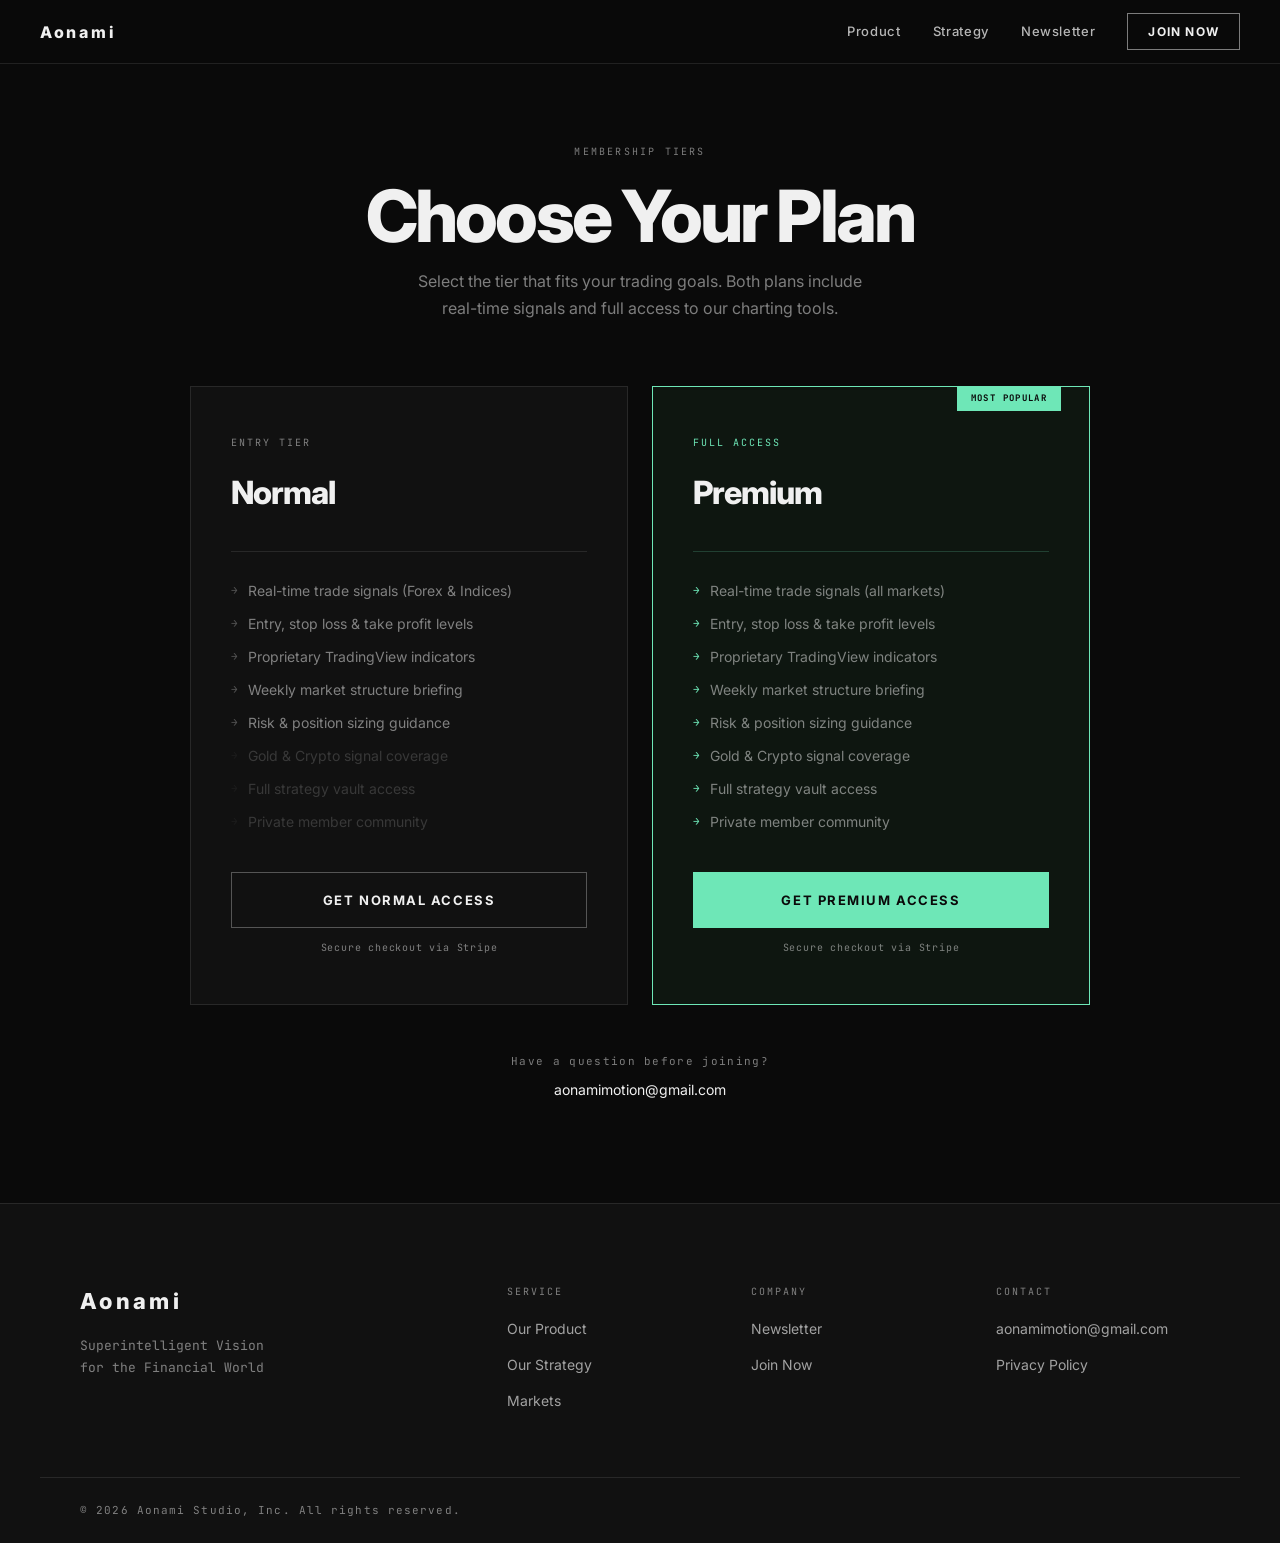
==== payment.html @ f662f62a "Add files via upload" ====
<!DOCTYPE html>
<html lang="en">
<head>
  <meta charset="UTF-8" />
  <meta name="viewport" content="width=device-width, initial-scale=1.0" />
  <title>Join Aonami — Choose Your Plan</title>
  <meta name="description" content="Choose your Aonami membership tier and get access to real-time trade signals, backtested strategies, and weekly market briefings." />
  <link rel="preconnect" href="https://fonts.googleapis.com" />
  <link rel="preconnect" href="https://fonts.gstatic.com" crossorigin />
  <link href="https://fonts.googleapis.com/css2?family=Inter:wght@300;400;500;600;700;800;900&family=JetBrains+Mono:wght@400;500&display=swap" rel="stylesheet" />
  <link rel="stylesheet" href="style.css" />
  <link rel="stylesheet" href="inner.css" />
  <style>
    /* ---- PAYMENT PAGE ---- */
    .pay-wrap {
      min-height: 100vh;
      background: #0A0A0A;
      display: flex;
      flex-direction: column;
      align-items: center;
      justify-content: center;
      padding: calc(var(--nav-h) + 80px) 40px 100px;
    }

    .pay-header {
      text-align: center;
      margin-bottom: 64px;
      opacity: 0;
      animation: payFade 0.8s var(--ease-out) 0.2s forwards;
    }
    .pay-tag {
      font-family: var(--font-mono);
      font-size: 10px;
      letter-spacing: 0.22em;
      text-transform: uppercase;
      color: var(--color-text-dim);
      display: block;
      margin-bottom: 20px;
    }
    .pay-title {
      font-size: clamp(40px, 6vw, 72px);
      font-weight: 800;
      letter-spacing: -0.04em;
      color: var(--color-text);
      line-height: 1;
      margin-bottom: 16px;
    }
    .pay-sub {
      font-size: 16px;
      color: var(--color-text-dim);
      max-width: 480px;
      margin: 0 auto;
      line-height: 1.7;
    }

    /* ---- PLANS GRID ---- */
    .plans-grid {
      display: grid;
      grid-template-columns: 1fr 1fr;
      gap: 24px;
      width: 100%;
      max-width: 900px;
    }

    .plan-card {
      background: #111111;
      border: 1px solid var(--color-border);
      padding: 48px 40px;
      display: flex;
      flex-direction: column;
      position: relative;
      transition: border-color var(--trans-med) var(--ease-out), transform var(--trans-med) var(--ease-out);
      opacity: 0;
      animation: payFade 0.9s var(--ease-out) forwards;
    }
    .plan-card:first-child { animation-delay: 0.35s; }
    .plan-card:last-child  { animation-delay: 0.5s; }

    .plan-card:hover {
      border-color: rgba(240,240,240,0.25);
      transform: translateY(-4px);
    }
    .plan-card.featured {
      border-color: var(--color-dot);
      background: #0E1610;
    }
    .plan-card.featured:hover {
      border-color: rgba(110,231,183,0.7);
    }

    .featured-badge {
      position: absolute;
      top: -1px;
      right: 28px;
      background: var(--color-dot);
      color: #0A0A0A;
      font-family: var(--font-mono);
      font-size: 9px;
      font-weight: 700;
      letter-spacing: 0.15em;
      text-transform: uppercase;
      padding: 5px 14px;
    }

    .plan-tier {
      font-family: var(--font-mono);
      font-size: 10px;
      letter-spacing: 0.2em;
      text-transform: uppercase;
      color: var(--color-text-dim);
      display: block;
      margin-bottom: 16px;
    }
    .plan-card.featured .plan-tier { color: var(--color-dot); }

    .plan-name {
      font-size: 32px;
      font-weight: 800;
      letter-spacing: -0.03em;
      color: var(--color-text);
      margin-bottom: 32px;
    }

    .plan-divider {
      width: 100%;
      height: 1px;
      background: var(--color-border);
      margin-bottom: 28px;
    }
    .plan-card.featured .plan-divider { background: rgba(110,231,183,0.2); }

    .plan-features {
      list-style: none;
      display: flex;
      flex-direction: column;
      gap: 12px;
      margin-bottom: 40px;
      flex: 1;
    }
    .plan-features li {
      font-size: 14px;
      color: var(--color-text-dim);
      display: flex;
      align-items: flex-start;
      gap: 10px;
      line-height: 1.5;
    }
    .plan-features li .arrow {
      font-family: var(--font-mono);
      font-size: 11px;
      flex-shrink: 0;
      margin-top: 2px;
      color: rgba(240,240,240,0.3);
    }
    .plan-card.featured .plan-features li .arrow { color: var(--color-dot); }
    .plan-features li.inactive { opacity: 0.35; }
    .plan-features li.inactive .arrow { color: rgba(240,240,240,0.15); }

    .plan-cta {
      display: block;
      width: 100%;
      padding: 17px 32px;
      font-size: 13px;
      font-weight: 700;
      letter-spacing: 0.12em;
      text-transform: uppercase;
      text-align: center;
      text-decoration: none;
      cursor: pointer;
      transition: background var(--trans-fast), color var(--trans-fast), transform var(--trans-med) var(--ease-out);
      border: 1.5px solid rgba(240,240,240,0.3);
      color: var(--color-text);
      background: transparent;
    }
    .plan-cta:hover {
      background: var(--color-text);
      color: var(--color-bg);
      transform: translateY(-2px);
    }
    .plan-card.featured .plan-cta {
      background: var(--color-dot);
      color: #0A0A0A;
      border-color: var(--color-dot);
    }
    .plan-card.featured .plan-cta:hover {
      background: #88EFC7;
      border-color: #88EFC7;
      transform: translateY(-2px);
    }

    .plan-note {
      font-family: var(--font-mono);
      font-size: 10px;
      letter-spacing: 0.08em;
      color: var(--color-text-dim);
      text-align: center;
      margin-top: 12px;
    }

    /* ---- CONTACT STRIP ---- */
    .pay-contact {
      margin-top: 48px;
      text-align: center;
      opacity: 0;
      animation: payFade 0.7s var(--ease-out) 0.7s forwards;
    }
    .pay-contact p {
      font-family: var(--font-mono);
      font-size: 11px;
      letter-spacing: 0.12em;
      color: var(--color-text-dim);
      margin-bottom: 6px;
    }
    .pay-contact a {
      font-size: 14px;
      color: var(--color-text);
      transition: opacity var(--trans-fast);
    }
    .pay-contact a:hover { opacity: 0.6; }

    @keyframes payFade {
      from { opacity: 0; transform: translateY(24px); }
      to   { opacity: 1; transform: none; }
    }

    @media (max-width: 720px) {
      .plans-grid { grid-template-columns: 1fr; max-width: 480px; }
      .plan-card { padding: 36px 28px; }
      .pay-wrap { padding: calc(var(--nav-h) + 48px) 24px 80px; }
    }
  </style>
</head>
<body class="page-dark">

  <nav id="navbar" class="navbar scrolled">
    <div class="nav-inner">
      <a href="index.html" class="nav-logo">
        <svg class="logo-svg" viewBox="0 0 80 20" fill="none">
          <text x="0" y="16" font-family="Inter" font-weight="800" font-size="16" fill="currentColor">Aonami</text>
        </svg>
      </a>
      <div class="nav-links">
        <a href="product.html"      class="nav-link">Product</a>
        <a href="strategy.html"     class="nav-link">Strategy</a>
        <a href="index.html#press"  class="nav-link">Newsletter</a>
        <a href="payment.html"      class="nav-cta nav-active-dark">Join Now</a>
      </div>
      <button class="nav-hamburger" id="hamburger" aria-label="Menu">
        <span></span><span></span><span></span>
      </button>
    </div>
  </nav>

  <div class="mobile-menu" id="mobile-menu">
    <div class="mobile-menu-inner">
      <a href="product.html"      class="mobile-link">Product</a>
      <a href="strategy.html"     class="mobile-link">Strategy</a>
      <a href="index.html#press"  class="mobile-link">Newsletter</a>
      <a href="payment.html"      class="mobile-link mobile-cta">Join Now</a>
    </div>
  </div>

  <div class="pay-wrap">

    <!-- Header -->
    <div class="pay-header">
      <span class="pay-tag">Membership Tiers</span>
      <h1 class="pay-title">Choose Your Plan</h1>
      <p class="pay-sub">Select the tier that fits your trading goals. Both plans include real-time signals and full access to our charting tools.</p>
    </div>

    <!-- Plans -->
    <div class="plans-grid">

      <!-- NORMAL -->
      <div class="plan-card" id="plan-normal">
        <span class="plan-tier">Entry Tier</span>
        <div class="plan-name">Normal</div>
        <div class="plan-divider"></div>
        <ul class="plan-features">
          <li><span class="arrow">→</span> Real-time trade signals (Forex &amp; Indices)</li>
          <li><span class="arrow">→</span> Entry, stop loss &amp; take profit levels</li>
          <li><span class="arrow">→</span> Proprietary TradingView indicators</li>
          <li><span class="arrow">→</span> Weekly market structure briefing</li>
          <li><span class="arrow">→</span> Risk &amp; position sizing guidance</li>
          <li class="inactive"><span class="arrow">→</span> Gold &amp; Crypto signal coverage</li>
          <li class="inactive"><span class="arrow">→</span> Full strategy vault access</li>
          <li class="inactive"><span class="arrow">→</span> Private member community</li>
        </ul>
        <a href="https://buy.stripe.com/dRm8wPftv4Dvf9d6A48k801" class="plan-cta" id="btn-normal" target="_blank" rel="noopener">Get Normal Access</a>
        <p class="plan-note">Secure checkout via Stripe</p>
      </div>

      <!-- PREMIUM -->
      <div class="plan-card featured" id="plan-premium">
        <span class="featured-badge">Most Popular</span>
        <span class="plan-tier">Full Access</span>
        <div class="plan-name">Premium</div>
        <div class="plan-divider"></div>
        <ul class="plan-features">
          <li><span class="arrow">→</span> Real-time trade signals (all markets)</li>
          <li><span class="arrow">→</span> Entry, stop loss &amp; take profit levels</li>
          <li><span class="arrow">→</span> Proprietary TradingView indicators</li>
          <li><span class="arrow">→</span> Weekly market structure briefing</li>
          <li><span class="arrow">→</span> Risk &amp; position sizing guidance</li>
          <li><span class="arrow">→</span> Gold &amp; Crypto signal coverage</li>
          <li><span class="arrow">→</span> Full strategy vault access</li>
          <li><span class="arrow">→</span> Private member community</li>
        </ul>
        <a href="https://buy.stripe.com/00w3cv1CF6LD6CHcYs8k800" class="plan-cta" id="btn-premium" target="_blank" rel="noopener">Get Premium Access</a>
        <p class="plan-note">Secure checkout via Stripe</p>
      </div>

    </div>

    <!-- Contact -->
    <div class="pay-contact">
      <p>Have a question before joining?</p>
      <a href="mailto:aonamimotion@gmail.com">aonamimotion@gmail.com</a>
    </div>

  </div>

  <footer class="site-footer">
    <div class="footer-inner">
      <div class="footer-brand">
        <span class="footer-logo">Aonami</span>
        <p class="footer-tagline mono">Superintelligent Vision<br>for the Financial World</p>
      </div>
      <div class="footer-cols">
        <div class="footer-col">
          <span class="footer-col-title mono">Service</span>
          <a href="product.html">Our Product</a>
          <a href="strategy.html">Our Strategy</a>
          <a href="index.html#applications">Markets</a>
        </div>
        <div class="footer-col">
          <span class="footer-col-title mono">Company</span>
          <a href="index.html#press">Newsletter</a>
          <a href="payment.html">Join Now</a>
        </div>
        <div class="footer-col">
          <span class="footer-col-title mono">Contact</span>
          <a href="mailto:aonamimotion@gmail.com">aonamimotion@gmail.com</a>
          <a href="#">Privacy Policy</a>
        </div>
      </div>
    </div>
    <div class="footer-bottom">
      <span class="mono">© 2026 Aonami Studio, Inc. All rights reserved.</span>
    </div>
  </footer>

  <script src="inner.js"></script>
</body>
</html>
---- style.css ----
/* ============================================================
   MATTER — MAIN STYLESHEET
   Flat background, no gradients/glassmorphism
   ============================================================ */

/* ---- TOKENS ---- */
:root {
  --color-bg: #0A0A0A;
  --color-bg-light: #F5F5F0;
  --color-surface: #111111;
  --color-surface-2: #181818;
  --color-text: #F0F0F0;
  --color-text-dim: rgba(240,240,240,0.5);
  --color-text-dark: #111111;
  --color-text-dark-dim: rgba(17,17,17,0.55);
  --color-accent: #E8E0D0;
  --color-accent-2: #C8C0B0;
  --color-border: rgba(240,240,240,0.1);
  --color-border-dark: rgba(17,17,17,0.12);
  --color-dot: #6EE7B7;
  --font-sans: 'Inter', system-ui, sans-serif;
  --font-mono: 'JetBrains Mono', 'Courier New', monospace;
  --nav-h: 64px;
  --ease-out: cubic-bezier(0.16, 1, 0.3, 1);
  --ease-in-out: cubic-bezier(0.45, 0, 0.55, 1);
  --trans-fast: 0.2s;
  --trans-med: 0.45s;
  --trans-slow: 0.8s;
}

/* ---- RESET ---- */
*, *::before, *::after { box-sizing: border-box; margin: 0; padding: 0; }
html { scroll-behavior: smooth; font-size: 16px; }
body {
  font-family: var(--font-sans);
  background: var(--color-bg);
  color: var(--color-text);
  overflow-x: hidden;
  line-height: 1.6;
  -webkit-font-smoothing: antialiased;
}
a { text-decoration: none; color: inherit; }
ul { list-style: none; }
button { cursor: pointer; font-family: inherit; }
input, select, textarea { font-family: inherit; }
.mono { font-family: var(--font-mono); }

/* ---- LAYOUT ---- */
.container {
  max-width: 1200px;
  margin: 0 auto;
  padding: 0 40px;
}
section { position: relative; }

/* ============================================================
   NAVIGATION
   ============================================================ */
.navbar {
  position: fixed;
  top: 0; left: 0; right: 0;
  z-index: 1000;
  height: var(--nav-h);
  background: transparent;
  transition: background var(--trans-med) var(--ease-out),
              border-bottom var(--trans-med) var(--ease-out);
}
.navbar.scrolled {
  background: rgba(10,10,10,0.97);
  border-bottom: 1px solid var(--color-border);
}
.navbar.light-nav {
  background: rgba(245,245,240,0.97);
  border-bottom: 1px solid var(--color-border-dark);
}
.nav-inner {
  max-width: 1400px;
  margin: 0 auto;
  padding: 0 40px;
  height: 100%;
  display: flex;
  align-items: center;
  justify-content: space-between;
}
.nav-logo {
  font-family: var(--font-sans);
  font-weight: 800;
  font-size: 18px;
  letter-spacing: 0.15em;
  color: var(--color-text);
  transition: opacity var(--trans-fast);
  display: flex;
  align-items: center;
}
.nav-logo .logo-svg { height: 20px; width: auto; }
.navbar.light-nav .nav-logo { color: var(--color-text-dark); }
.nav-logo:hover { opacity: 0.7; }

.nav-links {
  display: flex;
  align-items: center;
  gap: 32px;
}
.nav-link {
  font-size: 13px;
  font-weight: 500;
  letter-spacing: 0.05em;
  color: rgba(240,240,240,0.75);
  transition: color var(--trans-fast);
  position: relative;
}
.nav-link::after {
  content: '';
  position: absolute;
  bottom: -4px; left: 0;
  width: 0; height: 1px;
  background: currentColor;
  transition: width var(--trans-med) var(--ease-out);
}
.nav-link:hover { color: var(--color-text); }
.nav-link:hover::after { width: 100%; }
.navbar.light-nav .nav-link { color: rgba(17,17,17,0.65); }
.navbar.light-nav .nav-link:hover { color: var(--color-text-dark); }

.nav-cta {
  font-size: 12px;
  font-weight: 600;
  letter-spacing: 0.1em;
  text-transform: uppercase;
  padding: 8px 20px;
  border: 1px solid rgba(240,240,240,0.5);
  color: var(--color-text);
  transition: background var(--trans-fast), color var(--trans-fast), border-color var(--trans-fast);
}
.nav-cta:hover {
  background: var(--color-text);
  color: var(--color-bg);
}
.navbar.light-nav .nav-cta {
  border-color: rgba(17,17,17,0.4);
  color: var(--color-text-dark);
}
.navbar.light-nav .nav-cta:hover {
  background: var(--color-text-dark);
  color: var(--color-bg-light);
}

.nav-hamburger {
  display: none;
  flex-direction: column;
  gap: 5px;
  background: none;
  border: none;
  padding: 6px;
}
.nav-hamburger span {
  display: block;
  width: 22px; height: 1.5px;
  background: var(--color-text);
  transition: transform var(--trans-med), opacity var(--trans-med);
}
.navbar.light-nav .nav-hamburger span { background: var(--color-text-dark); }

/* MOBILE MENU */
.mobile-menu {
  position: fixed;
  top: 0; left: 0; right: 0; bottom: 0;
  z-index: 999;
  background: var(--color-bg);
  display: flex;
  align-items: center;
  justify-content: center;
  opacity: 0;
  pointer-events: none;
  transition: opacity var(--trans-med) var(--ease-out);
}
.mobile-menu.open {
  opacity: 1;
  pointer-events: all;
}
.mobile-menu-inner {
  display: flex;
  flex-direction: column;
  align-items: center;
  gap: 28px;
}
.mobile-link {
  font-size: 28px;
  font-weight: 700;
  letter-spacing: -0.02em;
  color: var(--color-text);
  transform: translateY(20px);
  opacity: 0;
  transition: transform var(--trans-slow) var(--ease-out), opacity var(--trans-slow) var(--ease-out);
}
.mobile-menu.open .mobile-link {
  transform: none;
  opacity: 1;
}
.mobile-menu.open .mobile-link:nth-child(1) { transition-delay: 0.05s; }
.mobile-menu.open .mobile-link:nth-child(2) { transition-delay: 0.10s; }
.mobile-menu.open .mobile-link:nth-child(3) { transition-delay: 0.15s; }
.mobile-menu.open .mobile-link:nth-child(4) { transition-delay: 0.20s; }
.mobile-menu.open .mobile-link:nth-child(5) { transition-delay: 0.25s; }
.mobile-menu.open .mobile-link:nth-child(6) { transition-delay: 0.30s; }
.mobile-menu.open .mobile-link:nth-child(7) { transition-delay: 0.35s; }
.mobile-cta {
  font-size: 14px !important;
  padding: 12px 32px;
  border: 1px solid rgba(240,240,240,0.4);
  margin-top: 12px;
}

/* ============================================================
   HERO SECTION
   ============================================================ */
.hero {
  position: relative;
  width: 100%;
  height: 100vh;
  min-height: 700px;
  background: #0A0A0A;
  overflow: hidden;
  display: flex;
  flex-direction: column;
  align-items: center;
  justify-content: center;
}
.hero-video-wrap {
  position: absolute;
  inset: 0;
  overflow: hidden;
}
#hero-canvas {
  width: 100%;
  height: 100%;
  display: block;
}
.hero-scan-overlay {
  position: absolute;
  inset: 0;
  pointer-events: none;
}
.scan-line {
  position: absolute;
  left: 0; right: 0;
  height: 1px;
  background: rgba(110, 231, 183, 0.4);
  top: 0;
  animation: scanDown 4s linear infinite;
  box-shadow: 0 0 20px rgba(110,231,183,0.3);
}
@keyframes scanDown {
  0%   { top: 0; opacity: 0; }
  5%   { opacity: 1; }
  95%  { opacity: 1; }
  100% { top: 100%; opacity: 0; }
}

/* Tech Labels */
.tech-label {
  position: absolute;
  display: flex;
  align-items: center;
  gap: 8px;
  opacity: 0;
  transform: translateX(-12px);
  animation: labelIn 0.8s var(--ease-out) forwards;
  pointer-events: none;
}
.tech-label:nth-child(1) { animation-delay: 1.2s; }
.tech-label:nth-child(2) { animation-delay: 1.6s; }
.tech-label:nth-child(3) { animation-delay: 2.0s; }
.tech-label:nth-child(4) { animation-delay: 2.4s; }
@keyframes labelIn {
  to { opacity: 1; transform: none; }
}
.label-dot {
  width: 6px; height: 6px;
  border-radius: 50%;
  background: var(--color-dot);
  box-shadow: 0 0 8px rgba(110,231,183,0.6);
  flex-shrink: 0;
  animation: dotPulse 2s ease-in-out infinite;
}
@keyframes dotPulse {
  0%, 100% { opacity: 1; transform: scale(1); }
  50% { opacity: 0.6; transform: scale(1.4); }
}
.label-content {
  display: flex;
  flex-direction: column;
  gap: 2px;
  background: rgba(10,10,10,0.7);
  border: 1px solid rgba(110,231,183,0.25);
  padding: 6px 10px;
}
.label-title {
  font-size: 9px;
  letter-spacing: 0.12em;
  color: var(--color-dot);
  text-transform: uppercase;
}
.label-value {
  font-size: 12px;
  color: var(--color-text);
}
.cross-hair {
  position: absolute;
  width: 24px; height: 24px;
  border: 1px solid rgba(110,231,183,0.5);
  opacity: 0;
  animation: crossIn 0.5s var(--ease-out) forwards;
  pointer-events: none;
}
.cross-hair::before, .cross-hair::after {
  content: '';
  position: absolute;
  background: rgba(110,231,183,0.5);
}
.cross-hair::before { width: 1px; height: 8px; left: 50%; top: -4px; transform: translateX(-50%); }
.cross-hair::after  { height: 1px; width: 8px; top: 50%; left: -4px; transform: translateY(-50%); }
#crosshair-1 { animation-delay: 1.8s; }
#crosshair-2 { animation-delay: 2.2s; }
@keyframes crossIn { to { opacity: 1; } }

.hero-content {
  position: relative;
  z-index: 10;
  text-align: center;
  padding: 0 24px;
}
.hero-headline {
  font-size: clamp(48px, 8vw, 110px);
  font-weight: 800;
  letter-spacing: -0.03em;
  line-height: 1.0;
  color: var(--color-text);
  display: flex;
  flex-direction: column;
  gap: 0.05em;
}
.hero-line {
  display: block;
  opacity: 0;
  transform: translateY(40px);
  animation: lineUp 1s var(--ease-out) forwards;
}
#hero-line-1 { animation-delay: 0.3s; }
#hero-line-2 { animation-delay: 0.5s; }
#hero-line-3 { animation-delay: 0.7s; }
@keyframes lineUp {
  to { opacity: 1; transform: none; }
}

.hero-bottom {
  position: absolute;
  bottom: 48px;
  left: 50%;
  transform: translateX(-50%);
  display: flex;
  flex-direction: column;
  align-items: center;
  gap: 24px;
  z-index: 10;
}
.hero-sub {
  font-family: var(--font-mono);
  font-size: 12px;
  letter-spacing: 0.2em;
  color: rgba(240,240,240,0.55);
  text-transform: uppercase;
  opacity: 0;
  animation: fadeUp 0.8s var(--ease-out) 1.2s forwards;
}
@keyframes fadeUp {
  from { opacity: 0; transform: translateY(16px); }
  to   { opacity: 1; transform: none; }
}
.scroll-indicator {
  opacity: 0;
  animation: fadeUp 0.8s var(--ease-out) 1.5s forwards;
}
.scroll-mouse {
  width: 22px; height: 36px;
  border: 1px solid rgba(240,240,240,0.35);
  border-radius: 11px;
  display: flex;
  justify-content: center;
  padding-top: 6px;
}
.scroll-wheel {
  width: 3px; height: 8px;
  background: rgba(240,240,240,0.5);
  border-radius: 2px;
  animation: wheelDown 2s ease-in-out infinite;
}
@keyframes wheelDown {
  0%, 100% { transform: translateY(0); opacity: 1; }
  70%       { transform: translateY(10px); opacity: 0; }
}

/* ============================================================
   REVEAL ANIMATION (scroll-driven)
   ============================================================ */
[data-reveal] {
  opacity: 0;
  transform: translateY(30px);
  transition: opacity 0.8s var(--ease-out), transform 0.8s var(--ease-out);
}
[data-reveal].revealed {
  opacity: 1;
  transform: none;
}

/* ============================================================
   SECTION TAGS & HEADINGS
   ============================================================ */
.section-tag {
  display: inline-block;
  font-size: 10px;
  letter-spacing: 0.2em;
  text-transform: uppercase;
  color: var(--color-text-dim);
  margin-bottom: 24px;
}
.section-tag.light-tag { color: rgba(240,240,240,0.4); }
.section-tag.dark-tag  { color: rgba(17,17,17,0.5); }

.section-heading {
  font-size: clamp(36px, 5vw, 64px);
  font-weight: 800;
  letter-spacing: -0.03em;
  line-height: 1.05;
  color: var(--color-text);
  margin-bottom: 48px;
}
.section-heading.dark  { color: var(--color-text-dark); }
.section-heading.light { color: var(--color-text); }

/* ============================================================
   VISION SECTION
   ============================================================ */
.vision-section {
  background: #0A0A0A;
  padding: 140px 0;
}
.vision-lead {
  font-size: clamp(22px, 3vw, 36px);
  font-weight: 400;
  letter-spacing: -0.02em;
  line-height: 1.3;
  color: var(--color-text);
  max-width: 900px;
  margin-bottom: 60px;
}
.vision-cols {
  display: grid;
  grid-template-columns: 1fr 1fr;
  gap: 48px;
  border-top: 1px solid var(--color-border);
  padding-top: 48px;
}
.vision-col { color: var(--color-text-dim); font-size: 16px; line-height: 1.7; }

/* ============================================================
   STATS SECTION
   ============================================================ */
.stats-section {
  background: #111111;
  border-top: 1px solid var(--color-border);
  border-bottom: 1px solid var(--color-border);
  padding: 80px 0;
}
.stats-inner {
  max-width: 1100px;
  margin: 0 auto;
  padding: 0 40px;
  display: flex;
  align-items: center;
  justify-content: space-between;
  gap: 40px;
}
.stat-item {
  display: flex;
  flex-direction: column;
  align-items: center;
  text-align: center;
  flex: 1;
}
.stat-num {
  font-size: clamp(56px, 7vw, 96px);
  font-weight: 800;
  letter-spacing: -0.04em;
  line-height: 1;
  color: var(--color-text);
}
.stat-unit {
  font-size: 28px;
  font-weight: 400;
  color: var(--color-text-dim);
  margin-left: 4px;
}
.stat-label {
  font-size: 11px;
  letter-spacing: 0.15em;
  text-transform: uppercase;
  color: var(--color-text-dim);
  margin-top: 10px;
}
.stat-divider {
  width: 1px;
  height: 80px;
  background: var(--color-border);
}

/* ============================================================
   FEATURE SECTIONS
   ============================================================ */
.dark-section { background: #0A0A0A; }
.light-section { background: #F5F5F0; }

.feature-section { padding: 120px 0; }
.feature-sticky-wrap {
  max-width: 1200px;
  margin: 0 auto;
  padding: 0 40px;
  display: grid;
  grid-template-columns: 1fr 1fr;
  gap: 80px;
  align-items: start;
}
.feature-visual {
  position: sticky;
  top: 100px;
}
.feature-visual canvas {
  width: 100%;
  min-height: 480px;
  display: block;
  border: 1px solid var(--color-border);
}
.feature-content-stack { display: flex; flex-direction: column; gap: 60px; }
.feature-intro {}
.feature-heading {
  font-size: clamp(36px, 4vw, 64px);
  font-weight: 800;
  letter-spacing: -0.03em;
  color: var(--color-text);
  margin-bottom: 24px;
  margin-top: 16px;
}
.feature-heading.dark { color: var(--color-text-dark); }
.feature-body { font-size: 17px; line-height: 1.7; color: var(--color-text-dim); }
.feature-body.dark { color: var(--color-text-dark-dim); }

.feature-cards {
  display: flex;
  flex-direction: column;
  gap: 24px;
}
.feat-card {
  padding: 28px 32px;
  border: 1px solid var(--color-border);
  background: #111111;
  transition: background var(--trans-fast), border-color var(--trans-fast), transform var(--trans-med) var(--ease-out);
}
.feat-card:hover {
  background: #181818;
  border-color: rgba(240,240,240,0.2);
  transform: translateY(-3px);
}
.feat-card-icon {
  width: 40px; height: 40px;
  color: rgba(240,240,240,0.5);
  margin-bottom: 16px;
  transition: color var(--trans-fast);
}
.feat-card:hover .feat-card-icon { color: var(--color-text); }
.feat-card h3 { font-size: 17px; font-weight: 600; margin-bottom: 10px; }
.feat-card p  { font-size: 14px; line-height: 1.6; color: var(--color-text-dim); }

/* ============================================================
   ROBOTICS SPLIT
   ============================================================ */
.split-layout {
  display: grid;
  grid-template-columns: 1fr 1fr;
  gap: 80px;
  align-items: center;
}
.split-left {}
.split-right {}
.robotics-visual {
  position: relative;
  background: var(--color-bg-light);
}
#robotics-canvas {
  width: 100%;
  display: block;
  aspect-ratio: 4/3;
}
.spec-overlay {
  position: absolute;
  bottom: 0; left: 0; right: 0;
  padding: 16px 20px;
  background: rgba(245,245,240,0.95);
  border-top: 1px solid var(--color-border-dark);
  display: grid;
  grid-template-columns: 1fr 1fr;
  gap: 10px 24px;
}
.spec-row { display: flex; justify-content: space-between; align-items: center; }
.spec-key { font-size: 10px; letter-spacing: 0.1em; color: var(--color-text-dark-dim); }
.spec-val { font-size: 13px; color: var(--color-text-dark); font-weight: 500; }

.btn-outline {
  display: inline-block;
  margin-top: 32px;
  padding: 12px 28px;
  border: 1.5px solid;
  font-size: 13px;
  font-weight: 600;
  letter-spacing: 0.08em;
  text-transform: uppercase;
  transition: background var(--trans-fast), color var(--trans-fast);
}
.btn-outline.dark-btn {
  border-color: var(--color-text-dark);
  color: var(--color-text-dark);
}
.btn-outline.dark-btn:hover {
  background: var(--color-text-dark);
  color: var(--color-bg-light);
}
.btn-outline.light-btn {
  border-color: var(--color-text);
  color: var(--color-text);
}
.btn-outline.light-btn:hover {
  background: var(--color-text);
  color: var(--color-bg);
}

/* ============================================================
   APPLICATIONS / TABS
   ============================================================ */
.apps-section {
  background: #0A0A0A;
  padding: 120px 0;
}
.tabs-wrap { margin-top: 48px; }
.tabs-nav {
  display: flex;
  gap: 0;
  border-bottom: 1px solid var(--color-border);
  margin-bottom: 48px;
}
.tab-btn {
  background: none;
  border: none;
  color: var(--color-text-dim);
  font-size: 13px;
  font-weight: 500;
  letter-spacing: 0.05em;
  padding: 14px 24px;
  position: relative;
  transition: color var(--trans-fast);
}
.tab-btn::after {
  content: '';
  position: absolute;
  bottom: -1px; left: 0; right: 0;
  height: 1px;
  background: var(--color-text);
  transform: scaleX(0);
  transition: transform var(--trans-med) var(--ease-out);
}
.tab-btn:hover { color: var(--color-text); }
.tab-btn.active { color: var(--color-text); }
.tab-btn.active::after { transform: scaleX(1); }

.tab-panel {
  display: none;
  grid-template-columns: 1fr 1fr;
  gap: 60px;
  align-items: start;
}
.tab-panel.active { display: grid; }

.tab-visual {
  position: relative;
  overflow: hidden;
}
.app-canvas { width: 100%; display: block; aspect-ratio: 4/3; }
.hover-reveal {
  position: absolute;
  bottom: 12px; left: 50%; transform: translateX(-50%);
  background: rgba(10,10,10,0.75);
  border: 1px solid var(--color-border);
  padding: 6px 14px;
  font-size: 10px;
  letter-spacing: 0.12em;
  color: var(--color-text-dim);
  pointer-events: none;
  opacity: 1;
  transition: opacity var(--trans-med);
}
.tab-visual:hover .hover-reveal { opacity: 0; }

.tab-info { padding-top: 8px; }
.tab-info h3 { font-size: 28px; font-weight: 700; letter-spacing: -0.02em; margin-bottom: 16px; }
.tab-info p  { font-size: 15px; line-height: 1.7; color: var(--color-text-dim); margin-bottom: 28px; }

.spec-list { display: flex; flex-direction: column; gap: 12px; }
.spec-list li {
  font-size: 14px;
  color: var(--color-text-dim);
  display: flex;
  align-items: center;
  gap: 10px;
  padding-bottom: 12px;
  border-bottom: 1px solid var(--color-border);
}
.spec-list li .mono { color: var(--color-dot); font-size: 12px; }

/* ============================================================
   TECHNOLOGY SECTION
   ============================================================ */
.tech-section { padding: 120px 0; }
.tech-layers { display: flex; flex-direction: column; gap: 0; }
.tech-layer {
  display: grid;
  grid-template-columns: 48px 1fr 1fr;
  gap: 32px;
  align-items: center;
  padding: 40px 0;
  border-top: 1px solid var(--color-border);
  transition: background var(--trans-fast);
  cursor: default;
}
.tech-layer:last-child { border-bottom: 1px solid var(--color-border); }
.tech-layer:hover { background: #111111; padding-left: 16px; padding-right: 16px; margin-left: -16px; margin-right: -16px; }

.tech-layer-num {
  font-size: 12px;
  letter-spacing: 0.2em;
  color: var(--color-text-dim);
}
.tech-layer-bar {
  height: 2px;
  background: rgba(240,240,240,0.1);
  overflow: hidden;
}
.tech-bar-fill {
  height: 100%;
  background: var(--color-text);
  width: 0;
  transition: width 1s var(--ease-out);
}
.tech-layer.revealed .tech-bar-fill { width: var(--target-width); }
.tech-layer-info h3 { font-size: 17px; font-weight: 600; margin-bottom: 8px; }
.tech-layer-info p  { font-size: 13px; line-height: 1.6; color: var(--color-text-dim); }

/* ============================================================
   PRESS SECTION
   ============================================================ */
.press-section { padding: 120px 0; }
.press-grid {
  display: grid;
  grid-template-columns: repeat(3, 1fr);
  gap: 32px;
}
.press-card {
  padding: 36px 32px;
  border: 1px solid var(--color-border-dark);
  background: #F5F5F0;
  transition: transform var(--trans-med) var(--ease-out), border-color var(--trans-fast), box-shadow var(--trans-med);
}
.press-card:hover {
  transform: translateY(-6px);
  border-color: rgba(17,17,17,0.25);
  box-shadow: 0 16px 40px rgba(0,0,0,0.08);
}
.press-date { font-size: 11px; letter-spacing: 0.15em; text-transform: uppercase; color: var(--color-text-dark-dim); display: block; margin-bottom: 16px; }
.press-title { font-size: 20px; font-weight: 700; letter-spacing: -0.02em; line-height: 1.3; color: var(--color-text-dark); margin-bottom: 14px; }
.press-excerpt { font-size: 14px; line-height: 1.6; color: var(--color-text-dark-dim); margin-bottom: 24px; }
.press-link {
  font-size: 12px;
  font-weight: 600;
  letter-spacing: 0.1em;
  text-transform: uppercase;
  color: var(--color-text-dark);
  display: flex;
  align-items: center;
  gap: 8px;
  transition: gap var(--trans-fast);
}
.press-link:hover { gap: 14px; }
.press-link .arrow { transition: transform var(--trans-med) var(--ease-out); }
.press-card:hover .arrow { transform: translateX(4px); }

/* ============================================================
   TEAM SECTION
   ============================================================ */
.team-section { padding: 120px 0; }
.team-grid {
  display: grid;
  grid-template-columns: repeat(4, 1fr);
  gap: 28px;
  margin-bottom: 64px;
}
.team-card {
  background: #EEEEE8;
  border: 1px solid rgba(17,17,17,0.08);
  overflow: hidden;
  transition: transform var(--trans-med) var(--ease-out), box-shadow var(--trans-med);
}
.team-card:hover {
  transform: translateY(-6px);
  box-shadow: 0 20px 50px rgba(0,0,0,0.1);
}
.team-avatar {
  width: 100%;
  aspect-ratio: 1 / 0.9;
  display: flex;
  align-items: center;
  justify-content: center;
  overflow: hidden;
}
.team-avatar svg { width: 80px; height: 80px; opacity: 0.35; }
.team-info { padding: 24px; }
.team-info h3 { font-size: 17px; font-weight: 700; margin-bottom: 4px; color: var(--color-text-dark); }
.team-role { font-size: 10px; letter-spacing: 0.12em; text-transform: uppercase; color: var(--color-text-dark-dim); display: block; margin-bottom: 12px; }
.team-info p { font-size: 13px; line-height: 1.6; color: var(--color-text-dark-dim); }

.join-bar {
  padding: 32px 40px;
  border: 1px solid var(--color-border-dark);
  background: #EEEEE8;
  display: flex;
  align-items: center;
  justify-content: space-between;
  gap: 24px;
}
.join-bar span { font-size: 18px; font-weight: 400; color: var(--color-text-dark); }
.join-bar strong { font-weight: 700; }

/* ============================================================
   CTA SECTION
   ============================================================ */
.cta-section { padding: 140px 0; }
.cta-inner { max-width: 700px; }
.cta-headline {
  font-size: clamp(40px, 6vw, 80px);
  font-weight: 800;
  letter-spacing: -0.03em;
  color: var(--color-text);
  margin-bottom: 24px;
  margin-top: 16px;
}
.cta-sub { font-size: 17px; line-height: 1.7; color: var(--color-text-dim); margin-bottom: 48px; }

.access-form { display: flex; flex-direction: column; gap: 16px; }
.form-row { display: grid; grid-template-columns: 1fr 1fr; gap: 16px; }
.form-row.single { grid-template-columns: 1fr; }
.form-input {
  background: #111111;
  border: 1px solid var(--color-border);
  color: var(--color-text);
  padding: 14px 18px;
  font-size: 15px;
  outline: none;
  transition: border-color var(--trans-fast);
  width: 100%;
  appearance: none;
}
.form-input:focus { border-color: rgba(240,240,240,0.5); }
.form-input::placeholder { color: var(--color-text-dim); }
.form-select { cursor: pointer; }
.form-select option { background: #111111; }

.btn-primary {
  background: var(--color-text);
  color: var(--color-bg);
  border: none;
  padding: 16px 40px;
  font-size: 14px;
  font-weight: 700;
  letter-spacing: 0.1em;
  text-transform: uppercase;
  width: 100%;
  transition: background var(--trans-fast), transform var(--trans-med) var(--ease-out);
  cursor: pointer;
}
.btn-primary:hover {
  background: var(--color-accent);
  transform: translateY(-2px);
}

/* ============================================================
   FOOTER
   ============================================================ */
.site-footer {
  background: #111111;
  border-top: 1px solid var(--color-border);
  padding: 80px 0 0;
}
.footer-inner {
  max-width: 1200px;
  margin: 0 auto;
  padding: 0 40px 64px;
  display: grid;
  grid-template-columns: 1fr 2fr;
  gap: 80px;
}
.footer-logo {
  font-size: 22px;
  font-weight: 800;
  letter-spacing: 0.15em;
  display: block;
  margin-bottom: 16px;
}
.footer-tagline { font-size: 13px; line-height: 1.7; color: var(--color-text-dim); }
.footer-cols { display: grid; grid-template-columns: repeat(3, 1fr); gap: 40px; }
.footer-col { display: flex; flex-direction: column; gap: 14px; }
.footer-col-title { font-size: 10px; letter-spacing: 0.2em; text-transform: uppercase; color: var(--color-text-dim); margin-bottom: 4px; }
.footer-col a { font-size: 14px; color: rgba(240,240,240,0.65); transition: color var(--trans-fast); }
.footer-col a:hover { color: var(--color-text); }
.footer-bottom {
  max-width: 1200px;
  margin: 0 auto;
  padding: 24px 40px;
  border-top: 1px solid var(--color-border);
  font-size: 11px;
  letter-spacing: 0.1em;
  color: var(--color-text-dim);
}

/* ============================================================
   CURSOR (custom)
   ============================================================ */
.cursor-ring {
  position: fixed;
  width: 36px; height: 36px;
  border: 1px solid rgba(240,240,240,0.5);
  border-radius: 50%;
  pointer-events: none;
  z-index: 9999;
  transform: translate(-50%,-50%);
  transition: width 0.3s, height 0.3s, border-color 0.3s, background 0.3s;
  mix-blend-mode: difference;
}
.cursor-dot {
  position: fixed;
  width: 5px; height: 5px;
  background: white;
  border-radius: 50%;
  pointer-events: none;
  z-index: 9999;
  transform: translate(-50%,-50%);
  mix-blend-mode: difference;
}
.cursor-ring.hover {
  width: 60px; height: 60px;
  border-color: rgba(240,240,240,0.85);
}

/* ============================================================
   RESPONSIVE
   ============================================================ */
@media (max-width: 1024px) {
  .feature-sticky-wrap { grid-template-columns: 1fr; }
  .feature-visual { position: relative; top: auto; }
  .split-layout { grid-template-columns: 1fr; }
  .team-grid { grid-template-columns: 1fr 1fr; }
  .press-grid { grid-template-columns: 1fr 1fr; }
  .tech-layer { grid-template-columns: 40px 1fr; }
  .tech-layer-info { grid-column: 1 / -1; }
}

@media (max-width: 768px) {
  :root { --nav-h: 56px; }
  .nav-links { display: none; }
  .nav-hamburger { display: flex; }
  .container { padding: 0 24px; }
  .nav-inner { padding: 0 24px; }
  .hero-headline { font-size: 42px; }
  .stats-inner { flex-direction: column; gap: 40px; }
  .stat-divider { width: 80px; height: 1px; }
  .vision-cols, .form-row { grid-template-columns: 1fr; }
  .tab-panel.active { grid-template-columns: 1fr; }
  .tabs-nav { flex-wrap: wrap; }
  .team-grid { grid-template-columns: 1fr; }
  .press-grid { grid-template-columns: 1fr; }
  .footer-inner { grid-template-columns: 1fr; gap: 48px; }
  .footer-cols { grid-template-columns: 1fr 1fr; }
  .join-bar { flex-direction: column; text-align: center; }
  .tech-label { display: none; }
}

@media (max-width: 480px) {
  .hero-headline { font-size: 34px; }
  .footer-cols { grid-template-columns: 1fr; }
}

/* ============================================================
   SECTION TRANSITIONS (page-level)
   ============================================================ */
.section-fade-in {
  animation: secFadeIn 0.6s var(--ease-out) both;
}
@keyframes secFadeIn {
  from { opacity: 0; transform: translateY(20px); }
  to   { opacity: 1; transform: none; }
}

/* === TradingView FULL COVER (Paste at bottom) === */
.tradingview-overlay {
  position: absolute;
  inset: 0;
  width: 100%;
  height: 100%;
  border: none;
  z-index: 10;
}

/* Hide original visuals underneath */
#robotics-canvas {
  opacity: 0;
}

.spec-overlay {
  display: none;
}

/* TradingView chart sized to match robotics canvas */
.tradingview-box {
  width: 100%;
  aspect-ratio: 4/3;
  overflow: hidden;
  position: relative;
  border: 1px solid var(--color-border-dark);
}

.tradingview-chart {
  width: 100%;
  height: 100%;
  border: none;
  display: block;
}

/* === Newsletter Coming Soon === */
.newsletter-coming {
  display: flex;
  justify-content: center;
  padding: 64px 0 24px;
}

.newsletter-coming-inner {
  display: flex;
  flex-direction: column;
  align-items: center;
  text-align: center;
  max-width: 560px;
  gap: 28px;
}

.newsletter-coming-icon {
  width: 64px;
  height: 64px;
  color: rgba(17,17,17,0.25);
}
.newsletter-coming-icon svg {
  width: 100%;
  height: 100%;
}

.newsletter-coming-text {
  font-size: 17px;
  line-height: 1.75;
  color: rgba(17,17,17,0.55);
}

.newsletter-notify-btn {
  font-size: 13px;
  padding: 14px 32px;
  letter-spacing: 0.04em;
  white-space: nowrap;
}

/* === Markets tab chart visuals === */
.tab-chart-visual {
  width: 100%;
  background: #111111;
  border: 1px solid rgba(255,255,255,0.06);
  display: flex;
  align-items: center;
  justify-content: center;
  padding: 24px;
  box-sizing: border-box;
}
.tab-chart-svg {
  width: 100%;
  height: auto;
  display: block;
}
---- inner.css ----
/* ============================================================
   INNER PAGES — Shared stylesheet
   Used by: aerospace.html, robotics.html,
            applications.html, technology.html, team.html
   ============================================================ */

/* Page body backgrounds */
.page-light { background: #F5F5F0; }
.page-dark  { background: #0A0A0A; }

/* Keep dark navbar solid on dark-bg pages */
.page-dark .navbar.scrolled {
  background: rgba(10,10,10,0.97);
}
/* Keep light navbar solid on light-bg pages */
.page-light .navbar {
  background: rgba(245,245,240,0.97);
}

/* Active link — light nav */
.nav-active {
  color: var(--color-text-dark) !important;
  font-weight: 700 !important;
}
.nav-active::after { width: 100% !important; }

/* Active link — dark nav */
.nav-active-dark {
  color: var(--color-text) !important;
  font-weight: 700 !important;
}
.nav-active-dark::after { width: 100% !important; }

/* ---- PAGE HERO ---- */
.ph {
  min-height: 100vh;
  display: flex;
  flex-direction: column;
  align-items: center;
  justify-content: center;
  text-align: center;
  padding: calc(var(--nav-h) + 100px) 40px 120px;
  background: #F5F5F0;
  position: relative;
  overflow: hidden;
  gap: 0;
}
.ph-dark { background: #0A0A0A; }

.ph-tag {
  font-size: 10px;
  letter-spacing: 0.22em;
  text-transform: uppercase;
  color: var(--color-text-dark-dim);
  margin-bottom: 44px;
  opacity: 0;
  animation: phFadeUp 0.7s var(--ease-out) 0.3s forwards;
}
.ph-title {
  font-size: clamp(64px, 11vw, 140px);
  font-weight: 800;
  letter-spacing: -0.04em;
  line-height: 1.05;
  color: var(--color-text-dark);
  opacity: 0;
  animation: phFadeUp 0.9s var(--ease-out) 0.45s forwards;
  margin-bottom: 52px;
}
.ph-sub {
  font-size: 18px;
  line-height: 1.75;
  color: var(--color-text-dark-dim);
  max-width: 540px;
  opacity: 0;
  animation: phFadeUp 0.8s var(--ease-out) 0.65s forwards;
}
@keyframes phFadeUp {
  from { opacity: 0; transform: translateY(28px); }
  to   { opacity: 1; transform: none; }
}

/* ---- INTRO SPLIT ---- */
.isplit { padding: 120px 0; }
.isplit-grid {
  display: grid;
  grid-template-columns: 1fr 1fr;
  gap: 80px;
  align-items: start;
}
.isplit-h {
  font-size: clamp(34px, 3.5vw, 54px);
  font-weight: 800;
  letter-spacing: -0.03em;
  line-height: 1.05;
  color: var(--color-text);
  margin-bottom: 24px;
}
.isplit-h.dark { color: var(--color-text-dark); }
.isplit-p {
  font-size: 17px;
  line-height: 1.75;
  color: var(--color-text-dim);
  margin-bottom: 16px;
}
.isplit-p.dark { color: var(--color-text-dark-dim); }

/* ---- SPEC TABLE ---- */
.spec-tbl {
  width: 100%;
  border-collapse: collapse;
}
.spec-tbl tr { border-top: 1px solid var(--color-border-dark); }
.spec-tbl td { padding: 16px 0; font-size: 14px; }
.spec-tbl td:first-child {
  font-family: var(--font-mono);
  font-size: 11px;
  letter-spacing: 0.1em;
  color: var(--color-text-dark-dim);
  width: 55%;
}
.spec-tbl td:last-child { font-weight: 600; color: var(--color-text-dark); }

.spec-tbl-dark tr { border-top-color: var(--color-border); }
.spec-tbl-dark td:first-child { color: var(--color-text-dim); }
.spec-tbl-dark td:last-child  { color: var(--color-text); }

/* ---- CAPABILITY CARDS ---- */
.caps-section { padding: 120px 0; }
.caps-grid {
  display: grid;
  grid-template-columns: repeat(3, 1fr);
  gap: 1px;
  background: var(--color-border);
  margin-top: 56px;
}
.cap-card {
  background: #0A0A0A;
  padding: 44px 34px;
  transition: background var(--trans-med);
}
.cap-card:hover { background: #111111; }
.cap-num {
  font-size: 11px;
  letter-spacing: 0.2em;
  color: var(--color-text-dim);
  margin-bottom: 20px;
  display: block;
}
.cap-card h3 { font-size: 19px; font-weight: 700; color: var(--color-text); margin-bottom: 12px; }
.cap-card p  { font-size: 14px; line-height: 1.65; color: var(--color-text-dim); }

/* Light variant cap cards */
.caps-grid-light { background: var(--color-border-dark); }
.cap-card-light  { background: #EEEEE8; }
.cap-card-light:hover { background: #E4E4DC; }

/* ---- APPLICATIONS BLOCKS ---- */
.apps-list { padding: 0; }
.app-block { padding: 100px 0; }
.app-block-inner {
  max-width: 1200px;
  margin: 0 auto;
  padding: 0 40px;
  display: grid;
  grid-template-columns: 1fr 1fr;
  gap: 80px;
  align-items: center;
}
.app-block-alt .app-block-inner { }
.app-num {
  font-size: 10px;
  letter-spacing: 0.22em;
  text-transform: uppercase;
  color: var(--color-text-dark-dim);
  display: block;
  margin-bottom: 16px;
}
.app-heading {
  font-size: clamp(36px, 4vw, 60px);
  font-weight: 800;
  letter-spacing: -0.03em;
  line-height: 1.0;
  color: var(--color-text);
  margin-bottom: 24px;
}
.app-heading.dark { color: var(--color-text-dark); }
.app-body {
  font-size: 16px;
  line-height: 1.7;
  color: var(--color-text-dim);
  margin-bottom: 28px;
}
.app-body.dark { color: var(--color-text-dark-dim); }
.app-list {
  display: flex;
  flex-direction: column;
  gap: 12px;
  color: var(--color-text-dim);
}
.app-list.dark { color: var(--color-text-dark-dim); }
.app-list li {
  font-size: 14px;
  display: flex;
  align-items: center;
  gap: 10px;
  padding-bottom: 12px;
  border-bottom: 1px solid var(--color-border);
}
.app-list.dark li { border-bottom-color: var(--color-border-dark); }
.app-list .mono { color: var(--color-dot); font-size: 12px; }
.app-block-visual {
  aspect-ratio: 4/3;
  border: 1px solid var(--color-border-dark);
}

/* ---- PAGE CTA STRIP ---- */
.page-cta-strip { padding: 100px 0; }

/* ---- RESPONSIVE ---- */
@media (max-width: 960px) {
  .isplit-grid, .app-block-inner { grid-template-columns: 1fr; gap: 48px; }
  .app-block-alt .app-block-inner { display: flex; flex-direction: column-reverse; }
  .caps-grid { grid-template-columns: 1fr 1fr; }
}
@media (max-width: 600px) {
  .caps-grid { grid-template-columns: 1fr; }
  .ph-title { font-size: 60px; }
  .app-block-inner { padding: 0 24px; }
}

/* === TradingView Chart === */
.tradingview-box {
  width: 100%;
  aspect-ratio: 4/3;
  overflow: hidden;
  position: relative;
}

/* === Strategy chart placeholders === */
.chart-visual {
  display: flex;
  align-items: center;
  justify-content: center;
  padding: 32px;
}
.chart-light { background: #DDDDD6; }
.chart-dark  { background: #1A1A1A; }

.chart-svg {
  width: 100%;
  height: 100%;
  max-width: 420px;
}
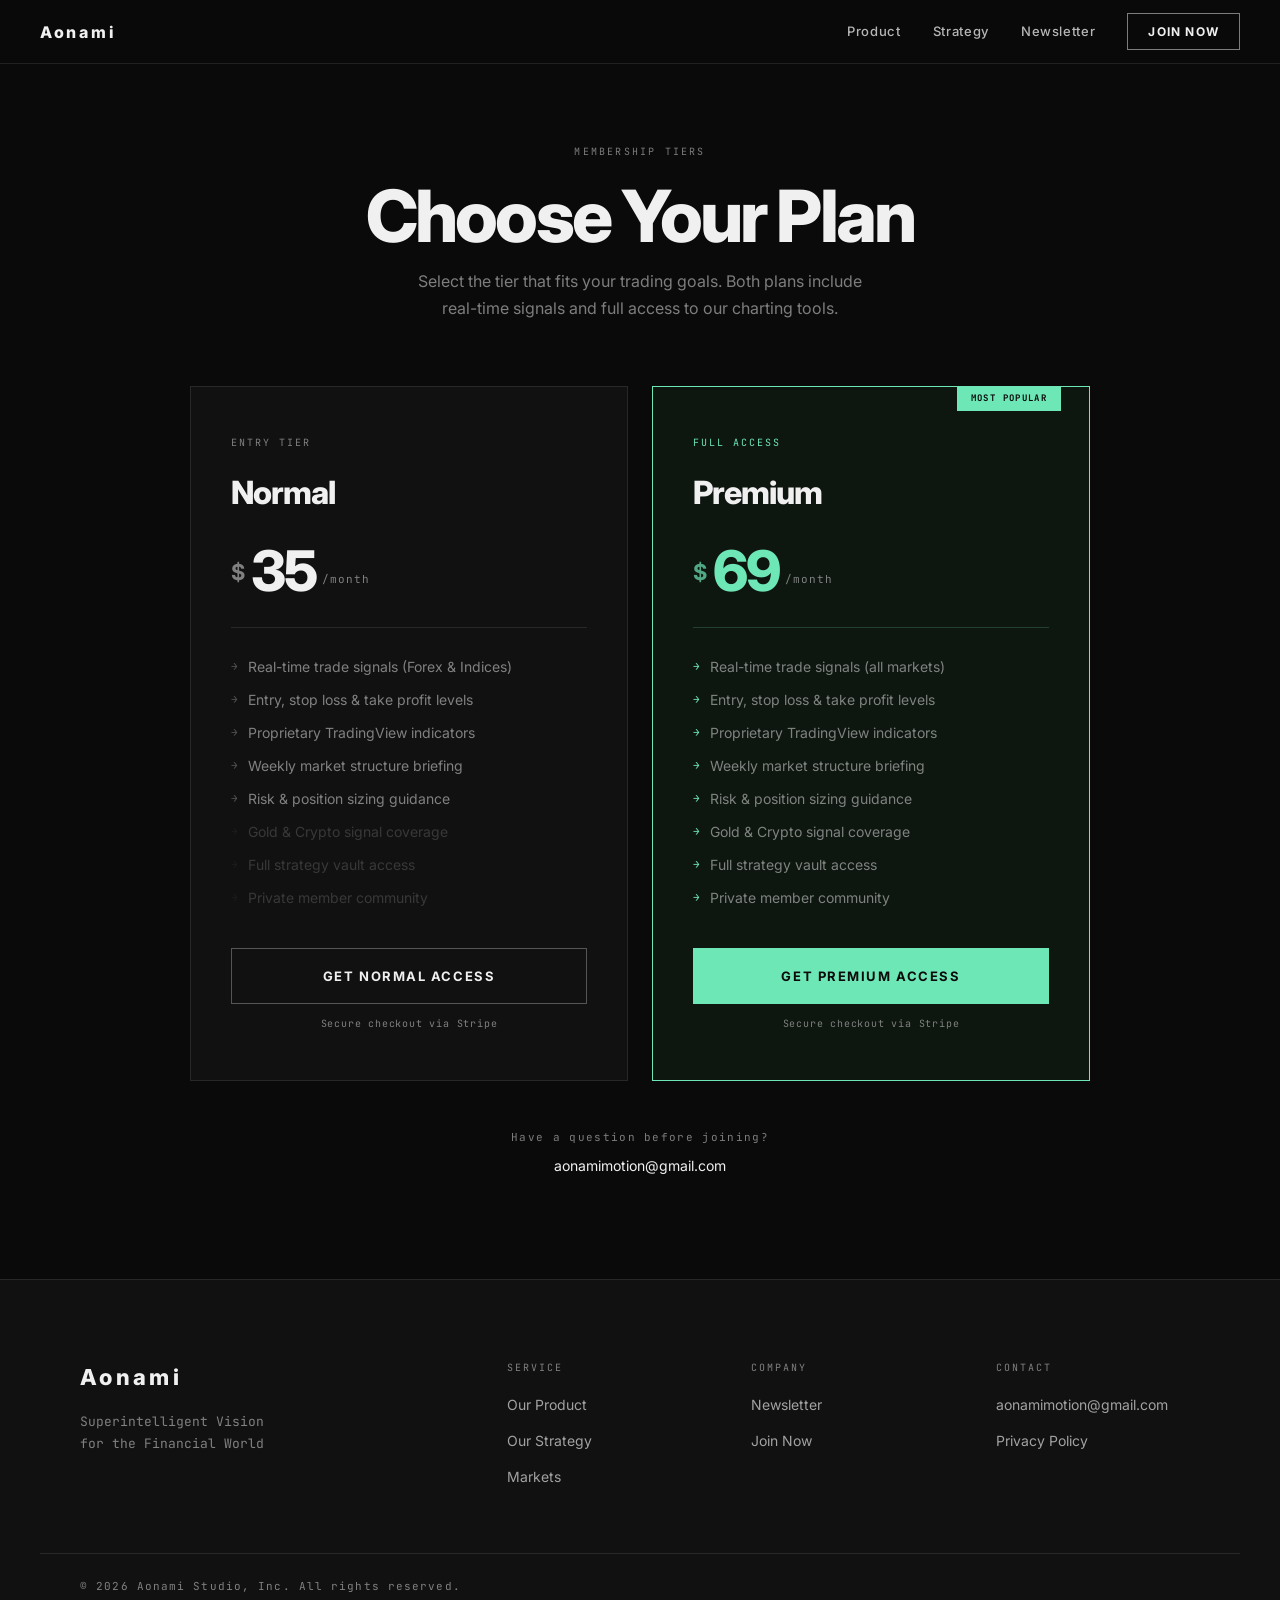
==== commit e8db8cd7: "Update payment.html" ====
--- a/payment.html
+++ b/payment.html
@@ -118,8 +118,37 @@
       font-weight: 800;
       letter-spacing: -0.03em;
       color: var(--color-text);
-      margin-bottom: 32px;
-    }
+      margin-bottom: 24px;
+    }
+
+    .plan-price {
+      display: flex;
+      align-items: flex-end;
+      gap: 6px;
+      margin-bottom: 28px;
+    }
+    .plan-price-amount {
+      font-size: 56px;
+      font-weight: 800;
+      letter-spacing: -0.04em;
+      color: var(--color-text);
+      line-height: 1;
+    }
+    .plan-price-currency {
+      font-size: 22px;
+      font-weight: 700;
+      color: var(--color-text-dim);
+      margin-bottom: 8px;
+    }
+    .plan-price-period {
+      font-family: var(--font-mono);
+      font-size: 11px;
+      letter-spacing: 0.1em;
+      color: var(--color-text-dim);
+      margin-bottom: 10px;
+    }
+    .plan-card.featured .plan-price-amount { color: var(--color-dot); }
+    .plan-card.featured .plan-price-currency { color: rgba(110,231,183,0.7); }
 
     .plan-divider {
       width: 100%;
@@ -276,6 +305,11 @@
       <div class="plan-card" id="plan-normal">
         <span class="plan-tier">Entry Tier</span>
         <div class="plan-name">Normal</div>
+        <div class="plan-price">
+          <span class="plan-price-currency">$</span>
+          <span class="plan-price-amount">35</span>
+          <span class="plan-price-period">/month</span>
+        </div>
         <div class="plan-divider"></div>
         <ul class="plan-features">
           <li><span class="arrow">→</span> Real-time trade signals (Forex &amp; Indices)</li>
@@ -296,6 +330,11 @@
         <span class="featured-badge">Most Popular</span>
         <span class="plan-tier">Full Access</span>
         <div class="plan-name">Premium</div>
+        <div class="plan-price">
+          <span class="plan-price-currency">$</span>
+          <span class="plan-price-amount">69</span>
+          <span class="plan-price-period">/month</span>
+        </div>
         <div class="plan-divider"></div>
         <ul class="plan-features">
           <li><span class="arrow">→</span> Real-time trade signals (all markets)</li>
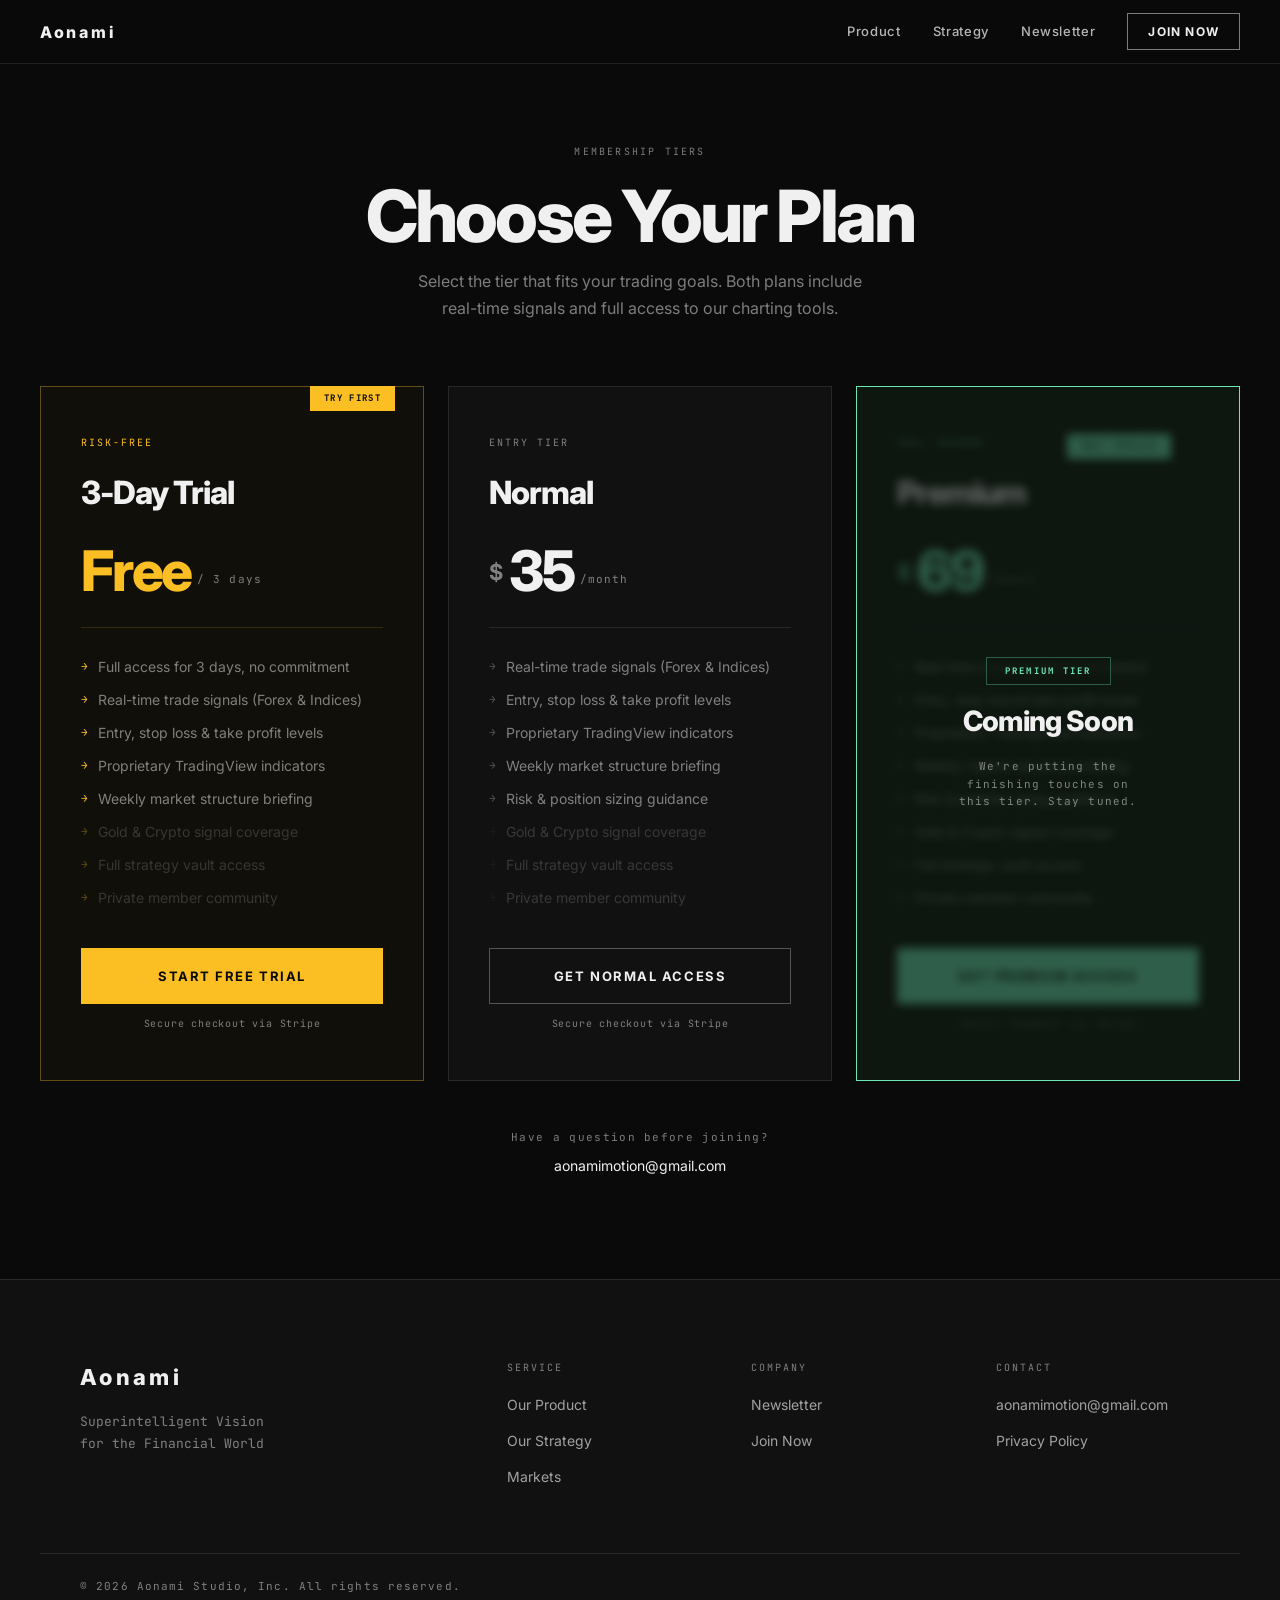
==== commit 6664b5a3: "Update payment.html" ====
--- a/payment.html
+++ b/payment.html
@@ -1,13 +1,17 @@
 <!DOCTYPE html>
 <html lang="en">
+
 <head>
   <meta charset="UTF-8" />
   <meta name="viewport" content="width=device-width, initial-scale=1.0" />
   <title>Join Aonami — Choose Your Plan</title>
-  <meta name="description" content="Choose your Aonami membership tier and get access to real-time trade signals, backtested strategies, and weekly market briefings." />
+  <meta name="description"
+    content="Choose your Aonami membership tier and get access to real-time trade signals, backtested strategies, and weekly market briefings." />
   <link rel="preconnect" href="https://fonts.googleapis.com" />
   <link rel="preconnect" href="https://fonts.gstatic.com" crossorigin />
-  <link href="https://fonts.googleapis.com/css2?family=Inter:wght@300;400;500;600;700;800;900&family=JetBrains+Mono:wght@400;500&display=swap" rel="stylesheet" />
+  <link
+    href="https://fonts.googleapis.com/css2?family=Inter:wght@300;400;500;600;700;800;900&family=JetBrains+Mono:wght@400;500&display=swap"
+    rel="stylesheet" />
   <link rel="stylesheet" href="style.css" />
   <link rel="stylesheet" href="inner.css" />
   <style>
@@ -28,6 +32,7 @@
       opacity: 0;
       animation: payFade 0.8s var(--ease-out) 0.2s forwards;
     }
+
     .pay-tag {
       font-family: var(--font-mono);
       font-size: 10px;
@@ -37,6 +42,7 @@
       display: block;
       margin-bottom: 20px;
     }
+
     .pay-title {
       font-size: clamp(40px, 6vw, 72px);
       font-weight: 800;
@@ -45,6 +51,7 @@
       line-height: 1;
       margin-bottom: 16px;
     }
+
     .pay-sub {
       font-size: 16px;
       color: var(--color-text-dim);
@@ -56,10 +63,10 @@
     /* ---- PLANS GRID ---- */
     .plans-grid {
       display: grid;
-      grid-template-columns: 1fr 1fr;
+      grid-template-columns: 1fr 1fr 1fr;
       gap: 24px;
       width: 100%;
-      max-width: 900px;
+      max-width: 1280px;
     }
 
     .plan-card {
@@ -73,19 +80,144 @@
       opacity: 0;
       animation: payFade 0.9s var(--ease-out) forwards;
     }
-    .plan-card:first-child { animation-delay: 0.35s; }
-    .plan-card:last-child  { animation-delay: 0.5s; }
+
+    .plan-card:nth-child(1) {
+      animation-delay: 0.35s;
+    }
+
+    .plan-card:nth-child(2) {
+      animation-delay: 0.5s;
+    }
+
+    .plan-card:nth-child(3) {
+      animation-delay: 0.65s;
+    }
+
+    /* ---- TRIAL CARD ---- */
+    .plan-card.trial {
+      border-color: rgba(251, 191, 36, 0.35);
+      background: #110F09;
+    }
+
+    .plan-card.trial:hover {
+      border-color: rgba(251, 191, 36, 0.65);
+    }
+
+    .plan-card.trial .plan-tier {
+      color: #FBBF24;
+    }
+
+    .plan-card.trial .plan-price-amount {
+      color: #FBBF24;
+    }
+
+    .plan-card.trial .plan-price-currency {
+      color: rgba(251, 191, 36, 0.7);
+    }
+
+    .plan-card.trial .plan-divider {
+      background: rgba(251, 191, 36, 0.15);
+    }
+
+    .plan-card.trial .plan-features li .arrow {
+      color: #FBBF24;
+    }
+
+    .plan-card.trial .plan-cta {
+      background: #FBBF24;
+      color: #0A0A0A;
+      border-color: #FBBF24;
+    }
+
+    .plan-card.trial .plan-cta:hover {
+      background: #FCD34D;
+      border-color: #FCD34D;
+      transform: translateY(-2px);
+    }
+
+    .trial-badge {
+      position: absolute;
+      top: -1px;
+      right: 28px;
+      background: #FBBF24;
+      color: #0A0A0A;
+      font-family: var(--font-mono);
+      font-size: 9px;
+      font-weight: 700;
+      letter-spacing: 0.15em;
+      text-transform: uppercase;
+      padding: 5px 14px;
+    }
 
     .plan-card:hover {
-      border-color: rgba(240,240,240,0.25);
+      border-color: rgba(240, 240, 240, 0.25);
       transform: translateY(-4px);
     }
+
     .plan-card.featured {
       border-color: var(--color-dot);
       background: #0E1610;
     }
+
     .plan-card.featured:hover {
-      border-color: rgba(110,231,183,0.7);
+      border-color: rgba(110, 231, 183, 0.7);
+    }
+
+    /* ---- COMING SOON OVERLAY ---- */
+    .plan-card.coming-soon {
+      pointer-events: none;
+      overflow: hidden;
+    }
+
+    .plan-card.coming-soon:hover {
+      transform: none;
+    }
+
+    .plan-card-blur {
+      filter: blur(5px);
+      opacity: 0.35;
+      user-select: none;
+    }
+
+    .coming-soon-overlay {
+      position: absolute;
+      inset: 0;
+      display: flex;
+      flex-direction: column;
+      align-items: center;
+      justify-content: center;
+      gap: 14px;
+      z-index: 10;
+    }
+
+    .coming-soon-tag {
+      font-family: var(--font-mono);
+      font-size: 9px;
+      font-weight: 700;
+      letter-spacing: 0.25em;
+      text-transform: uppercase;
+      color: var(--color-dot);
+      border: 1px solid rgba(110, 231, 183, 0.35);
+      padding: 6px 18px;
+      background: rgba(14, 22, 16, 0.6);
+    }
+
+    .coming-soon-title {
+      font-size: 28px;
+      font-weight: 800;
+      letter-spacing: -0.03em;
+      color: var(--color-text);
+      text-align: center;
+    }
+
+    .coming-soon-sub {
+      font-family: var(--font-mono);
+      font-size: 11px;
+      letter-spacing: 0.1em;
+      color: var(--color-text-dim);
+      text-align: center;
+      max-width: 200px;
+      line-height: 1.6;
     }
 
     .featured-badge {
@@ -111,7 +243,10 @@
       display: block;
       margin-bottom: 16px;
     }
-    .plan-card.featured .plan-tier { color: var(--color-dot); }
+
+    .plan-card.featured .plan-tier {
+      color: var(--color-dot);
+    }
 
     .plan-name {
       font-size: 32px;
@@ -127,6 +262,7 @@
       gap: 6px;
       margin-bottom: 28px;
     }
+
     .plan-price-amount {
       font-size: 56px;
       font-weight: 800;
@@ -134,12 +270,14 @@
       color: var(--color-text);
       line-height: 1;
     }
+
     .plan-price-currency {
       font-size: 22px;
       font-weight: 700;
       color: var(--color-text-dim);
       margin-bottom: 8px;
     }
+
     .plan-price-period {
       font-family: var(--font-mono);
       font-size: 11px;
@@ -147,8 +285,14 @@
       color: var(--color-text-dim);
       margin-bottom: 10px;
     }
-    .plan-card.featured .plan-price-amount { color: var(--color-dot); }
-    .plan-card.featured .plan-price-currency { color: rgba(110,231,183,0.7); }
+
+    .plan-card.featured .plan-price-amount {
+      color: var(--color-dot);
+    }
+
+    .plan-card.featured .plan-price-currency {
+      color: rgba(110, 231, 183, 0.7);
+    }
 
     .plan-divider {
       width: 100%;
@@ -156,7 +300,10 @@
       background: var(--color-border);
       margin-bottom: 28px;
     }
-    .plan-card.featured .plan-divider { background: rgba(110,231,183,0.2); }
+
+    .plan-card.featured .plan-divider {
+      background: rgba(110, 231, 183, 0.2);
+    }
 
     .plan-features {
       list-style: none;
@@ -166,6 +313,7 @@
       margin-bottom: 40px;
       flex: 1;
     }
+
     .plan-features li {
       font-size: 14px;
       color: var(--color-text-dim);
@@ -174,16 +322,26 @@
       gap: 10px;
       line-height: 1.5;
     }
+
     .plan-features li .arrow {
       font-family: var(--font-mono);
       font-size: 11px;
       flex-shrink: 0;
       margin-top: 2px;
-      color: rgba(240,240,240,0.3);
-    }
-    .plan-card.featured .plan-features li .arrow { color: var(--color-dot); }
-    .plan-features li.inactive { opacity: 0.35; }
-    .plan-features li.inactive .arrow { color: rgba(240,240,240,0.15); }
+      color: rgba(240, 240, 240, 0.3);
+    }
+
+    .plan-card.featured .plan-features li .arrow {
+      color: var(--color-dot);
+    }
+
+    .plan-features li.inactive {
+      opacity: 0.35;
+    }
+
+    .plan-features li.inactive .arrow {
+      color: rgba(240, 240, 240, 0.15);
+    }
 
     .plan-cta {
       display: block;
@@ -197,20 +355,23 @@
       text-decoration: none;
       cursor: pointer;
       transition: background var(--trans-fast), color var(--trans-fast), transform var(--trans-med) var(--ease-out);
-      border: 1.5px solid rgba(240,240,240,0.3);
+      border: 1.5px solid rgba(240, 240, 240, 0.3);
       color: var(--color-text);
       background: transparent;
     }
+
     .plan-cta:hover {
       background: var(--color-text);
       color: var(--color-bg);
       transform: translateY(-2px);
     }
+
     .plan-card.featured .plan-cta {
       background: var(--color-dot);
       color: #0A0A0A;
       border-color: var(--color-dot);
     }
+
     .plan-card.featured .plan-cta:hover {
       background: #88EFC7;
       border-color: #88EFC7;
@@ -233,6 +394,7 @@
       opacity: 0;
       animation: payFade 0.7s var(--ease-out) 0.7s forwards;
     }
+
     .pay-contact p {
       font-family: var(--font-mono);
       font-size: 11px;
@@ -240,25 +402,65 @@
       color: var(--color-text-dim);
       margin-bottom: 6px;
     }
+
     .pay-contact a {
       font-size: 14px;
       color: var(--color-text);
       transition: opacity var(--trans-fast);
     }
-    .pay-contact a:hover { opacity: 0.6; }
+
+    .pay-contact a:hover {
+      opacity: 0.6;
+    }
 
     @keyframes payFade {
-      from { opacity: 0; transform: translateY(24px); }
-      to   { opacity: 1; transform: none; }
+      from {
+        opacity: 0;
+        transform: translateY(24px);
+      }
+
+      to {
+        opacity: 1;
+        transform: none;
+      }
+    }
+
+    @media (max-width: 1024px) {
+      .plans-grid {
+        grid-template-columns: 1fr 1fr;
+        max-width: 780px;
+      }
+
+      .plans-grid .plan-card:nth-child(1) {
+        grid-column: 1 / -1;
+        max-width: 380px;
+        justify-self: center;
+      }
     }
 
     @media (max-width: 720px) {
-      .plans-grid { grid-template-columns: 1fr; max-width: 480px; }
-      .plan-card { padding: 36px 28px; }
-      .pay-wrap { padding: calc(var(--nav-h) + 48px) 24px 80px; }
+      .plans-grid {
+        grid-template-columns: 1fr;
+        max-width: 480px;
+      }
+
+      .plans-grid .plan-card:nth-child(1) {
+        grid-column: auto;
+        max-width: none;
+        justify-self: auto;
+      }
+
+      .plan-card {
+        padding: 36px 28px;
+      }
+
+      .pay-wrap {
+        padding: calc(var(--nav-h) + 48px) 24px 80px;
+      }
     }
   </style>
 </head>
+
 <body class="page-dark">
 
   <nav id="navbar" class="navbar scrolled">
@@ -269,10 +471,10 @@
         </svg>
       </a>
       <div class="nav-links">
-        <a href="product.html"      class="nav-link">Product</a>
-        <a href="strategy.html"     class="nav-link">Strategy</a>
-        <a href="index.html#press"  class="nav-link">Newsletter</a>
-        <a href="payment.html"      class="nav-cta nav-active-dark">Join Now</a>
+        <a href="product.html" class="nav-link">Product</a>
+        <a href="strategy.html" class="nav-link">Strategy</a>
+        <a href="index.html#press" class="nav-link">Newsletter</a>
+        <a href="payment.html" class="nav-cta nav-active-dark">Join Now</a>
       </div>
       <button class="nav-hamburger" id="hamburger" aria-label="Menu">
         <span></span><span></span><span></span>
@@ -282,10 +484,10 @@
 
   <div class="mobile-menu" id="mobile-menu">
     <div class="mobile-menu-inner">
-      <a href="product.html"      class="mobile-link">Product</a>
-      <a href="strategy.html"     class="mobile-link">Strategy</a>
-      <a href="index.html#press"  class="mobile-link">Newsletter</a>
-      <a href="payment.html"      class="mobile-link mobile-cta">Join Now</a>
+      <a href="product.html" class="mobile-link">Product</a>
+      <a href="strategy.html" class="mobile-link">Strategy</a>
+      <a href="index.html#press" class="mobile-link">Newsletter</a>
+      <a href="payment.html" class="mobile-link mobile-cta">Join Now</a>
     </div>
   </div>
 
@@ -295,11 +497,36 @@
     <div class="pay-header">
       <span class="pay-tag">Membership Tiers</span>
       <h1 class="pay-title">Choose Your Plan</h1>
-      <p class="pay-sub">Select the tier that fits your trading goals. Both plans include real-time signals and full access to our charting tools.</p>
+      <p class="pay-sub">Select the tier that fits your trading goals. Both plans include real-time signals and full
+        access to our charting tools.</p>
     </div>
 
     <!-- Plans -->
     <div class="plans-grid">
+
+      <!-- TRIAL -->
+      <div class="plan-card trial" id="plan-trial">
+        <span class="trial-badge">Try First</span>
+        <span class="plan-tier">Risk-Free</span>
+        <div class="plan-name">3-Day Trial</div>
+        <div class="plan-price">
+          <span class="plan-price-amount">Free</span>
+          <span class="plan-price-period">/ 3 days</span>
+        </div>
+        <div class="plan-divider"></div>
+        <ul class="plan-features">
+          <li><span class="arrow">→</span> Full access for 3 days, no commitment</li>
+          <li><span class="arrow">→</span> Real-time trade signals (Forex &amp; Indices)</li>
+          <li><span class="arrow">→</span> Entry, stop loss &amp; take profit levels</li>
+          <li><span class="arrow">→</span> Proprietary TradingView indicators</li>
+          <li><span class="arrow">→</span> Weekly market structure briefing</li>
+          <li class="inactive"><span class="arrow">→</span> Gold &amp; Crypto signal coverage</li>
+          <li class="inactive"><span class="arrow">→</span> Full strategy vault access</li>
+          <li class="inactive"><span class="arrow">→</span> Private member community</li>
+        </ul>
+        <a href="https://buy.stripe.com/9B63cva9b0nf0ejf6A8k804" class="plan-cta" id="btn-trial" target="_blank" rel="noopener">Start Free Trial</a>
+        <p class="plan-note">Secure checkout via Stripe</p>
+      </div>
 
       <!-- NORMAL -->
       <div class="plan-card" id="plan-normal">
@@ -321,33 +548,46 @@
           <li class="inactive"><span class="arrow">→</span> Full strategy vault access</li>
           <li class="inactive"><span class="arrow">→</span> Private member community</li>
         </ul>
-        <a href="https://buy.stripe.com/dRm8wPftv4Dvf9d6A48k801" class="plan-cta" id="btn-normal" target="_blank" rel="noopener">Get Normal Access</a>
+        <a href="https://buy.stripe.com/dRm8wPftv4Dvf9d6A48k801" class="plan-cta" id="btn-normal" target="_blank"
+          rel="noopener">Get Normal Access</a>
         <p class="plan-note">Secure checkout via Stripe</p>
       </div>
 
       <!-- PREMIUM -->
-      <div class="plan-card featured" id="plan-premium">
-        <span class="featured-badge">Most Popular</span>
-        <span class="plan-tier">Full Access</span>
-        <div class="plan-name">Premium</div>
-        <div class="plan-price">
-          <span class="plan-price-currency">$</span>
-          <span class="plan-price-amount">69</span>
-          <span class="plan-price-period">/month</span>
+      <div class="plan-card featured coming-soon" id="plan-premium">
+
+        <!-- Blurred card content -->
+        <div class="plan-card-blur">
+          <span class="featured-badge">Most Popular</span>
+          <span class="plan-tier">Full Access</span>
+          <div class="plan-name">Premium</div>
+          <div class="plan-price">
+            <span class="plan-price-currency">$</span>
+            <span class="plan-price-amount">69</span>
+            <span class="plan-price-period">/month</span>
+          </div>
+          <div class="plan-divider"></div>
+          <ul class="plan-features">
+            <li><span class="arrow">→</span> Real-time trade signals (all markets)</li>
+            <li><span class="arrow">→</span> Entry, stop loss &amp; take profit levels</li>
+            <li><span class="arrow">→</span> Proprietary TradingView indicators</li>
+            <li><span class="arrow">→</span> Weekly market structure briefing</li>
+            <li><span class="arrow">→</span> Risk &amp; position sizing guidance</li>
+            <li><span class="arrow">→</span> Gold &amp; Crypto signal coverage</li>
+            <li><span class="arrow">→</span> Full strategy vault access</li>
+            <li><span class="arrow">→</span> Private member community</li>
+          </ul>
+          <span class="plan-cta">Get Premium Access</span>
+          <p class="plan-note">Secure checkout via Stripe</p>
         </div>
-        <div class="plan-divider"></div>
-        <ul class="plan-features">
-          <li><span class="arrow">→</span> Real-time trade signals (all markets)</li>
-          <li><span class="arrow">→</span> Entry, stop loss &amp; take profit levels</li>
-          <li><span class="arrow">→</span> Proprietary TradingView indicators</li>
-          <li><span class="arrow">→</span> Weekly market structure briefing</li>
-          <li><span class="arrow">→</span> Risk &amp; position sizing guidance</li>
-          <li><span class="arrow">→</span> Gold &amp; Crypto signal coverage</li>
-          <li><span class="arrow">→</span> Full strategy vault access</li>
-          <li><span class="arrow">→</span> Private member community</li>
-        </ul>
-        <a href="https://buy.stripe.com/00w3cv1CF6LD6CHcYs8k800" class="plan-cta" id="btn-premium" target="_blank" rel="noopener">Get Premium Access</a>
-        <p class="plan-note">Secure checkout via Stripe</p>
+
+        <!-- Coming Soon overlay -->
+        <div class="coming-soon-overlay">
+          <span class="coming-soon-tag">Premium Tier</span>
+          <div class="coming-soon-title">Coming Soon</div>
+          <p class="coming-soon-sub">We're putting the finishing touches on this tier. Stay tuned.</p>
+        </div>
+
       </div>
 
     </div>
@@ -392,4 +632,5 @@
 
   <script src="inner.js"></script>
 </body>
+
 </html>
